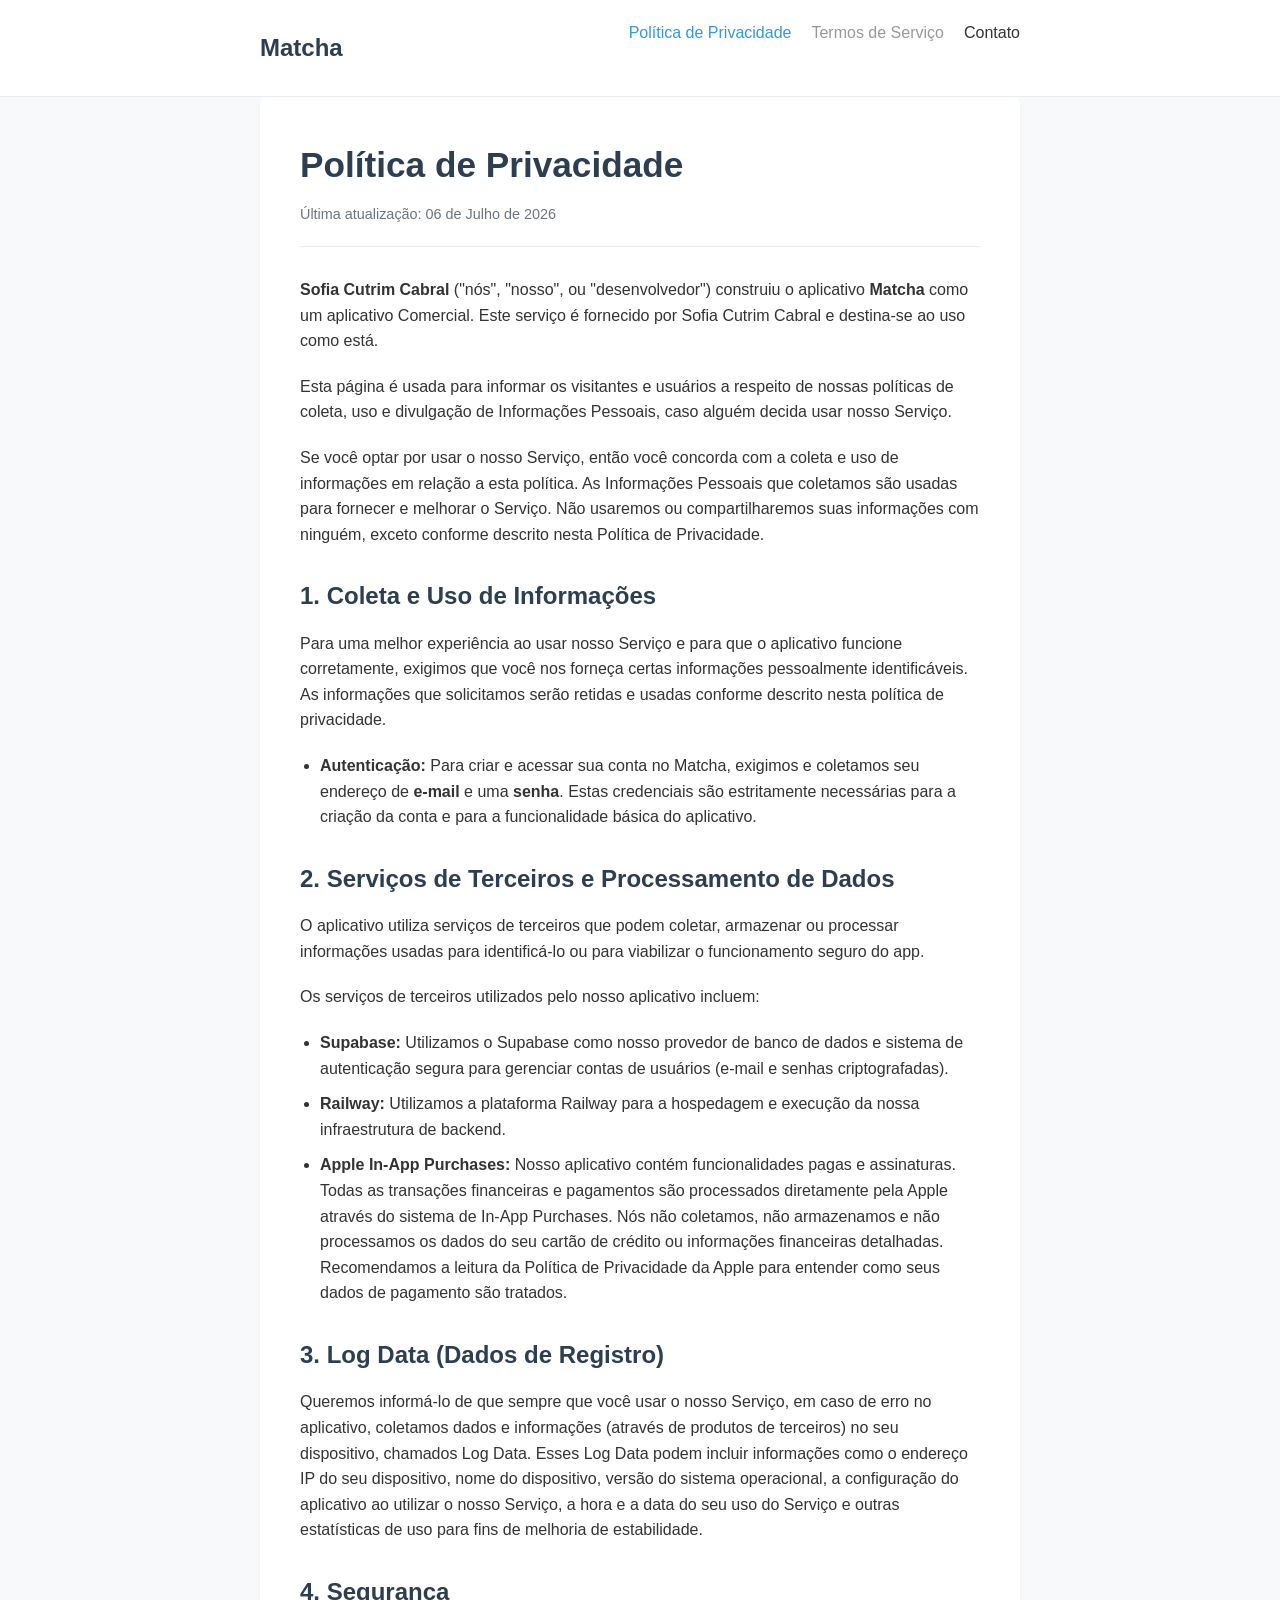
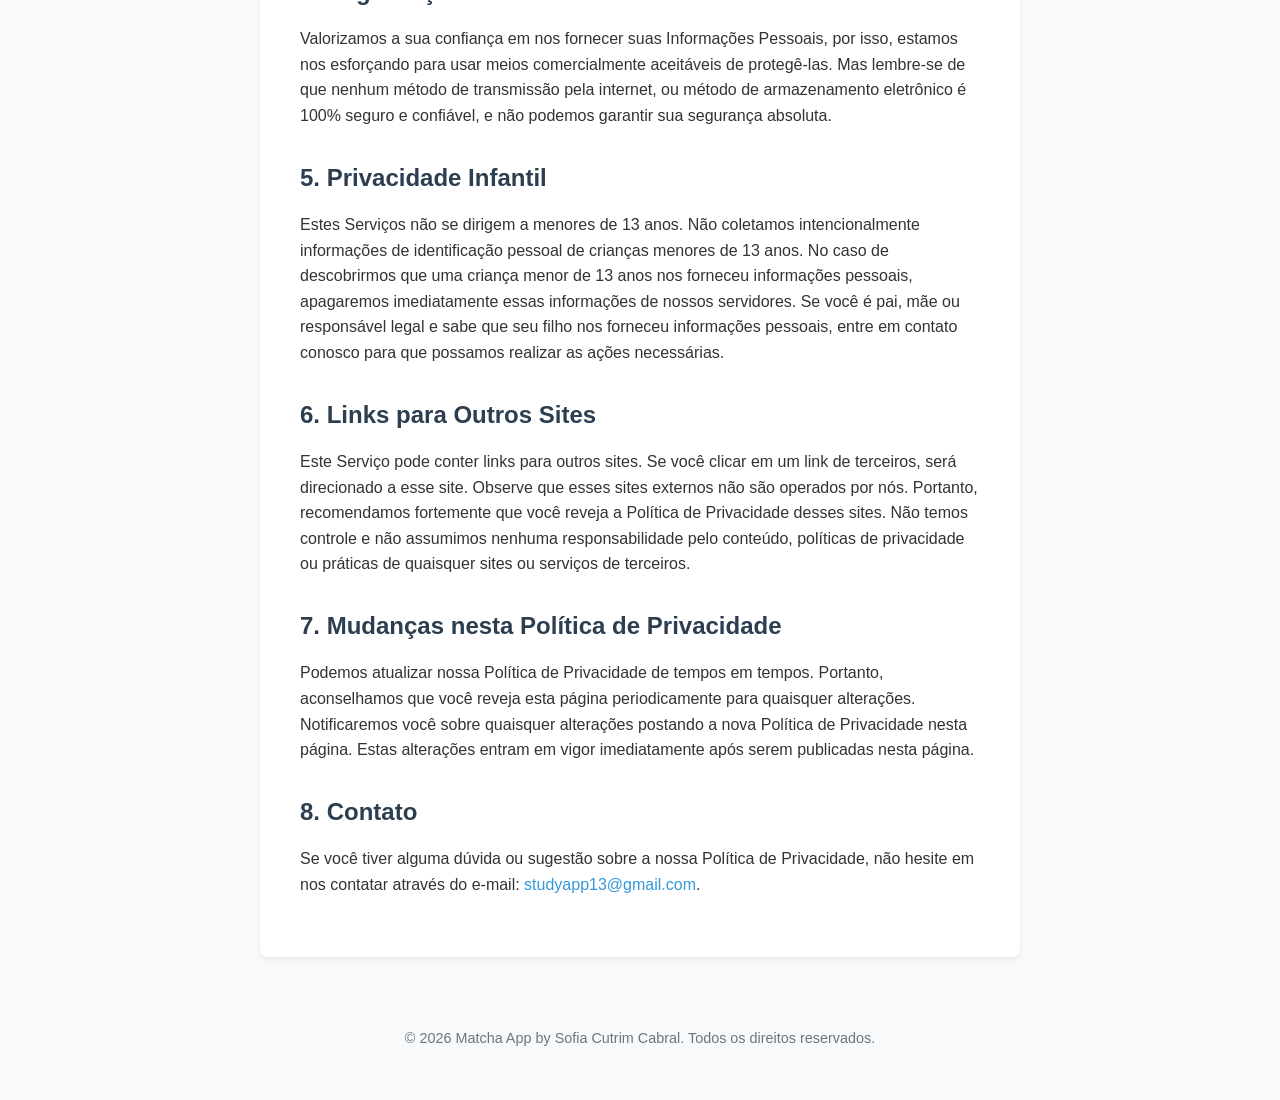
==== index.html @ dc4fa3c3 "init: create index.html and styles.css files for policies" ====
<!DOCTYPE html>
<html lang="pt-BR">
<head>
    <meta charset="UTF-8">
    <meta name="viewport" content="width=device-width, initial-scale=1.0">
    <meta name="description" content="Política de Privacidade do aplicativo Matcha.">
    <title>Política de Privacidade - Matcha</title>
    <link rel="stylesheet" href="styles.css">
</head>
<body>
    <header>
        <div class="container nav-content">
            <a href="#" class="logo">Matcha</a>
            <nav>
                <ul>
                    <li><a href="#" class="active">Política de Privacidade</a></li>
                    <li><a href="#" class="nav-disabled" title="Em breve">Termos de Serviço</a></li>
                    <li><a href="mailto:studyapp13@gmail.com">Contato</a></li>
                </ul>
            </nav>
        </div>
    </header>

    <main class="container">
        <article class="content-box">
            <h1>Política de Privacidade</h1>
            <p class="last-updated">Última atualização: 06 de Julho de 2026</p>

            <p><strong>Sofia Cutrim Cabral</strong> ("nós", "nosso", ou "desenvolvedor") construiu o aplicativo <strong>Matcha</strong> como um aplicativo Comercial. Este serviço é fornecido por Sofia Cutrim Cabral e destina-se ao uso como está.</p>

            <p>Esta página é usada para informar os visitantes e usuários a respeito de nossas políticas de coleta, uso e divulgação de Informações Pessoais, caso alguém decida usar nosso Serviço.</p>

            <p>Se você optar por usar o nosso Serviço, então você concorda com a coleta e uso de informações em relação a esta política. As Informações Pessoais que coletamos são usadas para fornecer e melhorar o Serviço. Não usaremos ou compartilharemos suas informações com ninguém, exceto conforme descrito nesta Política de Privacidade.</p>

            <h2>1. Coleta e Uso de Informações</h2>
            <p>Para uma melhor experiência ao usar nosso Serviço e para que o aplicativo funcione corretamente, exigimos que você nos forneça certas informações pessoalmente identificáveis. As informações que solicitamos serão retidas e usadas conforme descrito nesta política de privacidade.</p>
            <ul>
                <li><strong>Autenticação:</strong> Para criar e acessar sua conta no Matcha, exigimos e coletamos seu endereço de <strong>e-mail</strong> e uma <strong>senha</strong>. Estas credenciais são estritamente necessárias para a criação da conta e para a funcionalidade básica do aplicativo.</li>
            </ul>

            <h2>2. Serviços de Terceiros e Processamento de Dados</h2>
            <p>O aplicativo utiliza serviços de terceiros que podem coletar, armazenar ou processar informações usadas para identificá-lo ou para viabilizar o funcionamento seguro do app.</p>
            <p>Os serviços de terceiros utilizados pelo nosso aplicativo incluem:</p>
            <ul>
                <li><strong>Supabase:</strong> Utilizamos o Supabase como nosso provedor de banco de dados e sistema de autenticação segura para gerenciar contas de usuários (e-mail e senhas criptografadas).</li>
                <li><strong>Railway:</strong> Utilizamos a plataforma Railway para a hospedagem e execução da nossa infraestrutura de backend.</li>
                <li><strong>Apple In-App Purchases:</strong> Nosso aplicativo contém funcionalidades pagas e assinaturas. Todas as transações financeiras e pagamentos são processados diretamente pela Apple através do sistema de In-App Purchases. Nós não coletamos, não armazenamos e não processamos os dados do seu cartão de crédito ou informações financeiras detalhadas. Recomendamos a leitura da Política de Privacidade da Apple para entender como seus dados de pagamento são tratados.</li>
            </ul>

            <h2>3. Log Data (Dados de Registro)</h2>
            <p>Queremos informá-lo de que sempre que você usar o nosso Serviço, em caso de erro no aplicativo, coletamos dados e informações (através de produtos de terceiros) no seu dispositivo, chamados Log Data. Esses Log Data podem incluir informações como o endereço IP do seu dispositivo, nome do dispositivo, versão do sistema operacional, a configuração do aplicativo ao utilizar o nosso Serviço, a hora e a data do seu uso do Serviço e outras estatísticas de uso para fins de melhoria de estabilidade.</p>

            <h2>4. Segurança</h2>
            <p>Valorizamos a sua confiança em nos fornecer suas Informações Pessoais, por isso, estamos nos esforçando para usar meios comercialmente aceitáveis de protegê-las. Mas lembre-se de que nenhum método de transmissão pela internet, ou método de armazenamento eletrônico é 100% seguro e confiável, e não podemos garantir sua segurança absoluta.</p>

            <h2>5. Privacidade Infantil</h2>
            <p>Estes Serviços não se dirigem a menores de 13 anos. Não coletamos intencionalmente informações de identificação pessoal de crianças menores de 13 anos. No caso de descobrirmos que uma criança menor de 13 anos nos forneceu informações pessoais, apagaremos imediatamente essas informações de nossos servidores. Se você é pai, mãe ou responsável legal e sabe que seu filho nos forneceu informações pessoais, entre em contato conosco para que possamos realizar as ações necessárias.</p>

            <h2>6. Links para Outros Sites</h2>
            <p>Este Serviço pode conter links para outros sites. Se você clicar em um link de terceiros, será direcionado a esse site. Observe que esses sites externos não são operados por nós. Portanto, recomendamos fortemente que você reveja a Política de Privacidade desses sites. Não temos controle e não assumimos nenhuma responsabilidade pelo conteúdo, políticas de privacidade ou práticas de quaisquer sites ou serviços de terceiros.</p>

            <h2>7. Mudanças nesta Política de Privacidade</h2>
            <p>Podemos atualizar nossa Política de Privacidade de tempos em tempos. Portanto, aconselhamos que você reveja esta página periodicamente para quaisquer alterações. Notificaremos você sobre quaisquer alterações postando a nova Política de Privacidade nesta página. Estas alterações entram em vigor imediatamente após serem publicadas nesta página.</p>

            <h2>8. Contato</h2>
            <p>Se você tiver alguma dúvida ou sugestão sobre a nossa Política de Privacidade, não hesite em nos contatar através do e-mail: <a href="mailto:studyapp13@gmail.com">studyapp13@gmail.com</a>.</p>
        </article>
    </main>

    <footer>
        <div class="container">
            <p>&copy; 2026 Matcha App by Sofia Cutrim Cabral. Todos os direitos reservados.</p>
        </div>
    </footer>
</body>
</html>
---- styles.css ----
:root {
  --primary-color: #2c3e50;
  --text-color: #333333;
  --bg-color: #f8f9fa;
  --card-bg: #ffffff;
  --link-color: #3498db;
  --link-hover: #2980b9;
  --border-color: #e9ecef;
}

* {
  box-sizing: border-box;
  margin: 0;
  padding: 0;
}

body {
  font-family: -apple-system, BlinkMacSystemFont, "Segoe UI", Roboto, Helvetica, Arial, sans-serif;
  line-height: 1.6;
  color: var(--text-color);
  background-color: var(--bg-color);
}

.container {
  max-width: 800px;
  margin: 0 auto;
  padding: 0 20px;
}

header {
  background-color: var(--card-bg);
  border-bottom: 1px solid var(--border-color);
  padding: 20px 0;
  position: sticky;
  top: 0;
  z-index: 100;
}

.nav-content {
  display: flex;
  justify-content: space-between;
  align-items: center;
}

.logo {
  font-size: 1.5rem;
  font-weight: bold;
  color: var(--primary-color);
  text-decoration: none;
}

nav ul {
  list-style: none;
  display: flex;
  gap: 20px;
}

nav a {
  text-decoration: none;
  color: var(--text-color);
  font-weight: 500;
  transition: color 0.2s ease;
}

nav a:hover, nav a.active {
  color: var(--link-color);
}

.nav-disabled {
  color: #999;
  cursor: not-allowed;
  pointer-events: none;
}

main {
  padding: 40px 0;
}

.content-box {
  background-color: var(--card-bg);
  padding: 40px;
  border-radius: 8px;
  box-shadow: 0 4px 6px rgba(0,0,0,0.05);
}

h1 {
  color: var(--primary-color);
  margin-bottom: 10px;
  font-size: 2.2rem;
}

.last-updated {
  color: #6c757d;
  font-size: 0.9rem;
  margin-bottom: 30px;
  border-bottom: 1px solid var(--border-color);
  padding-bottom: 20px;
}

h2 {
  color: var(--primary-color);
  margin-top: 30px;
  margin-bottom: 15px;
  font-size: 1.5rem;
}

p, ul {
  margin-bottom: 20px;
}

ul {
  padding-left: 20px;
}

li {
  margin-bottom: 10px;
}

a {
  color: var(--link-color);
  text-decoration: none;
}

a:hover {
  text-decoration: underline;
  color: var(--link-hover);
}

footer {
  text-align: center;
  padding: 30px 0;
  color: #6c757d;
  font-size: 0.9rem;
  margin-top: 40px;
}

@media (max-width: 600px) {
  .content-box {
    padding: 20px;
  }
  
  h1 {
    font-size: 1.8rem;
  }
  
  nav ul {
    gap: 10px;
    font-size: 0.9rem;
  }
}
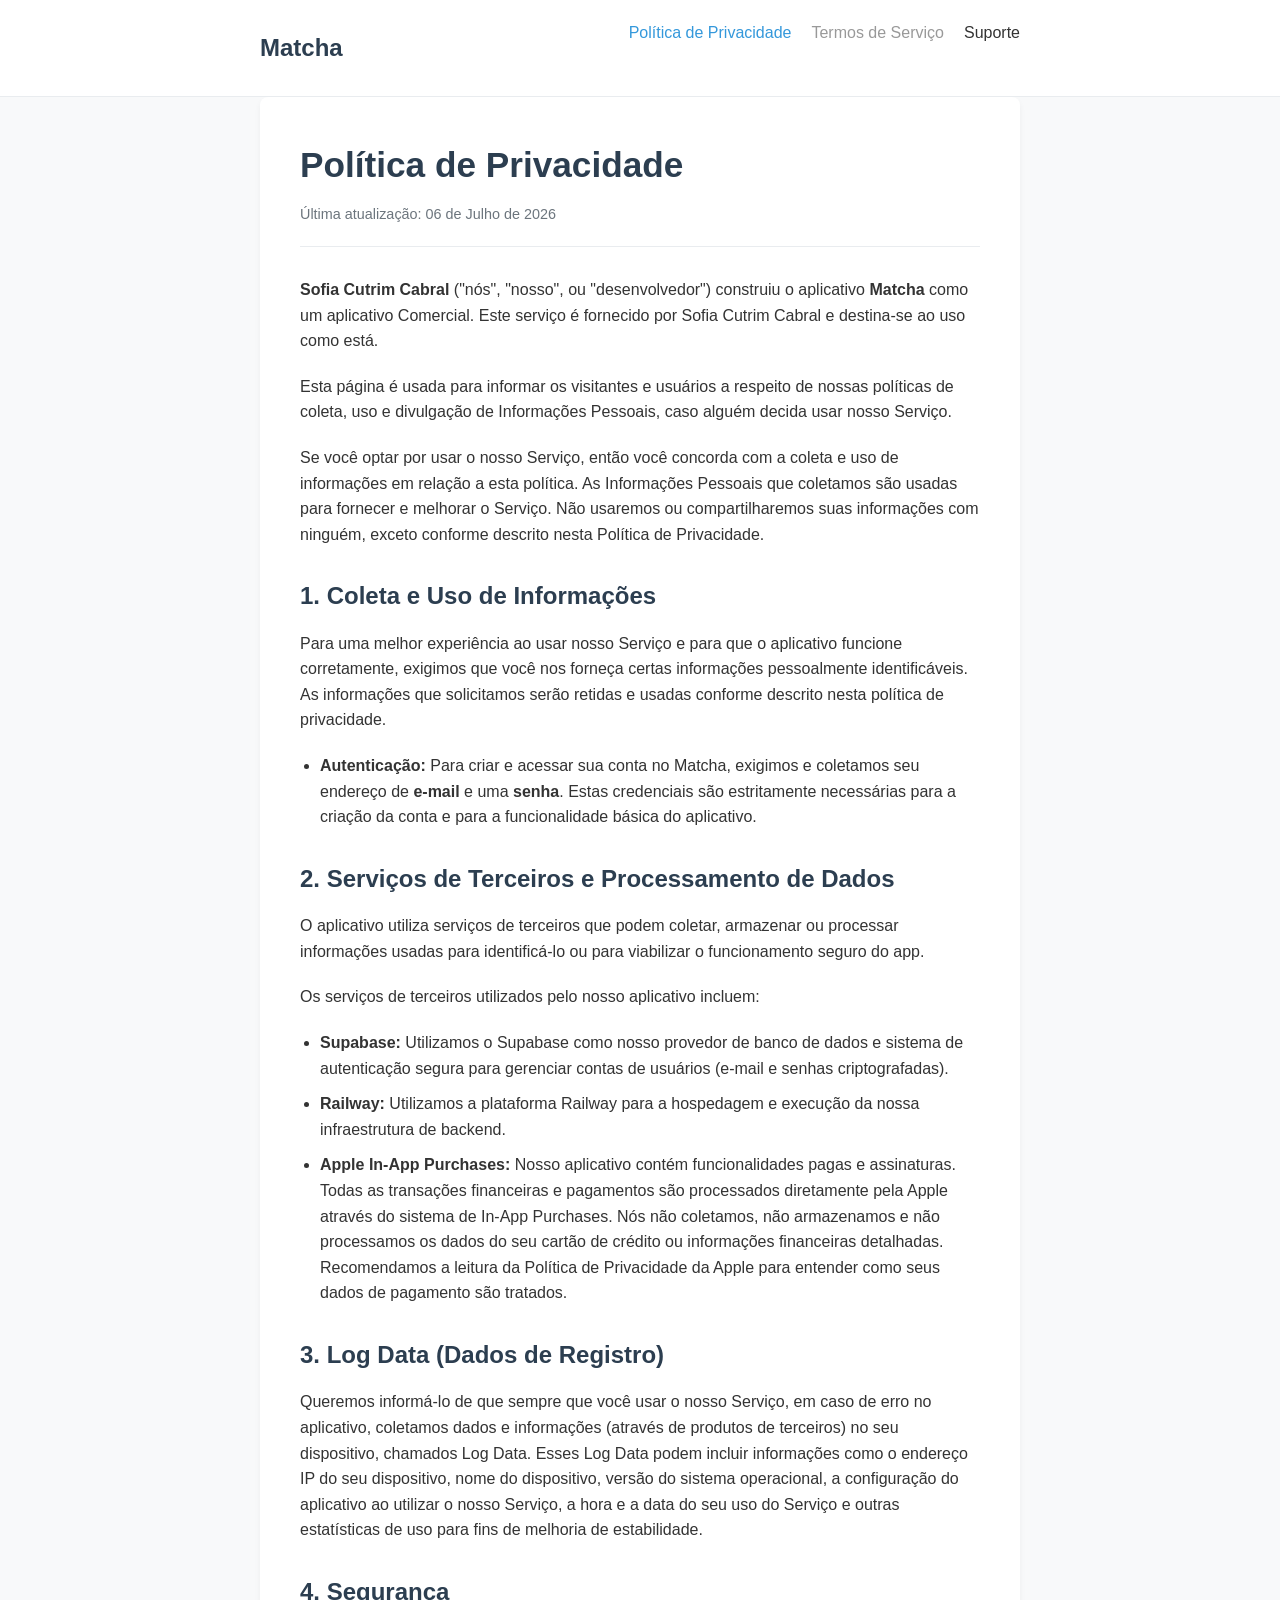
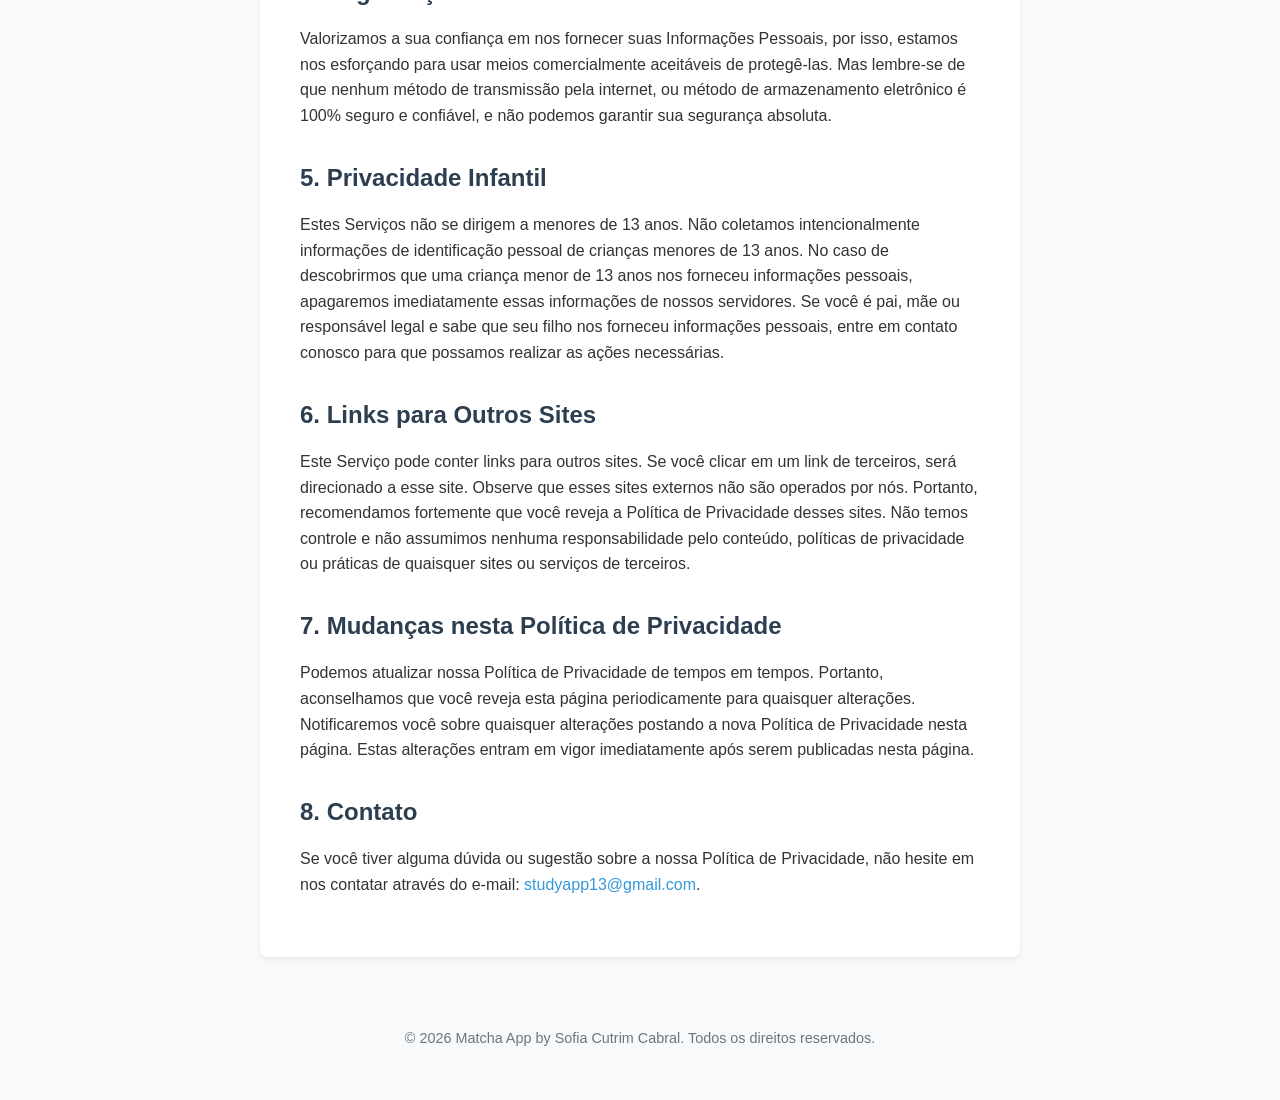
==== commit 817b1ff5: "feat: Adiciona pagina de suporte" ====
--- a/index.html
+++ b/index.html
@@ -10,12 +10,12 @@
 <body>
     <header>
         <div class="container nav-content">
-            <a href="#" class="logo">Matcha</a>
+            <a href="index.html" class="logo">Matcha</a>
             <nav>
                 <ul>
-                    <li><a href="#" class="active">Política de Privacidade</a></li>
+                    <li><a href="index.html" class="active">Política de Privacidade</a></li>
                     <li><a href="#" class="nav-disabled" title="Em breve">Termos de Serviço</a></li>
-                    <li><a href="mailto:studyapp13@gmail.com">Contato</a></li>
+                    <li><a href="support.html">Suporte</a></li>
                 </ul>
             </nav>
         </div>
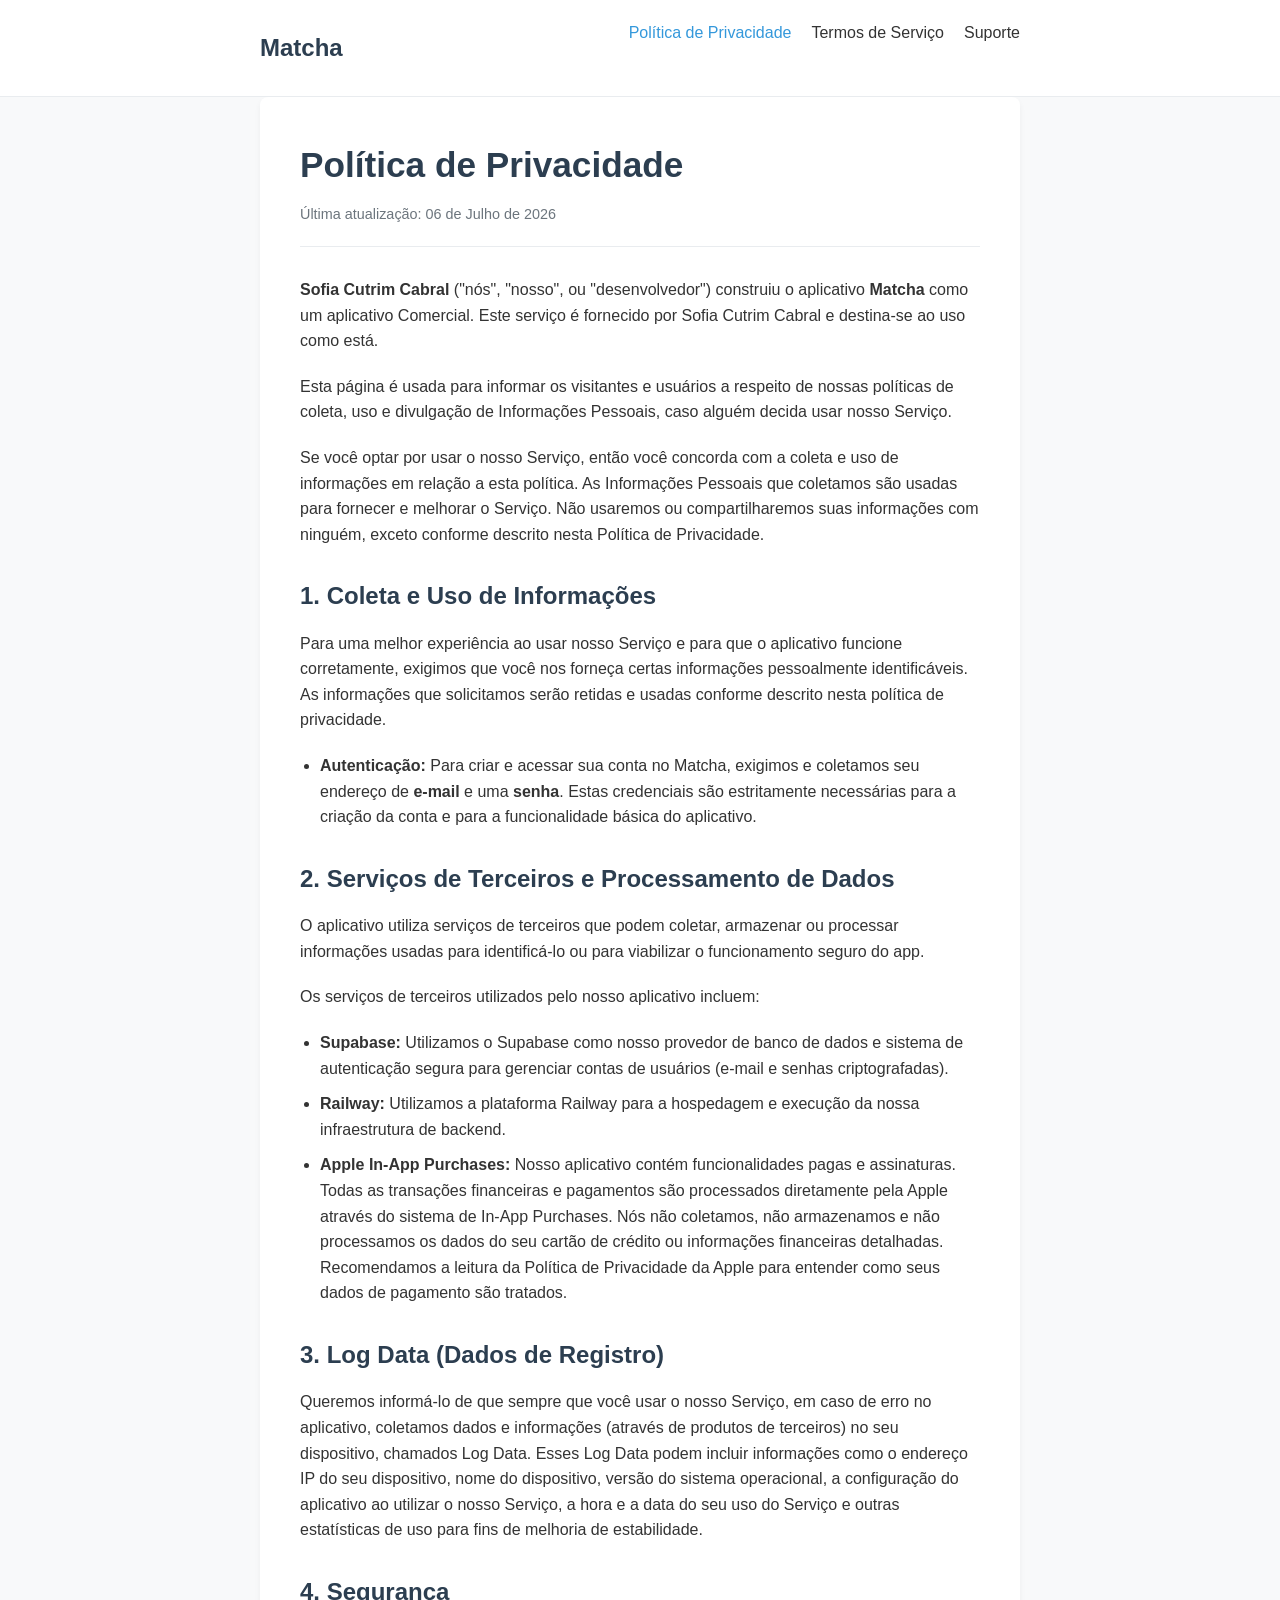
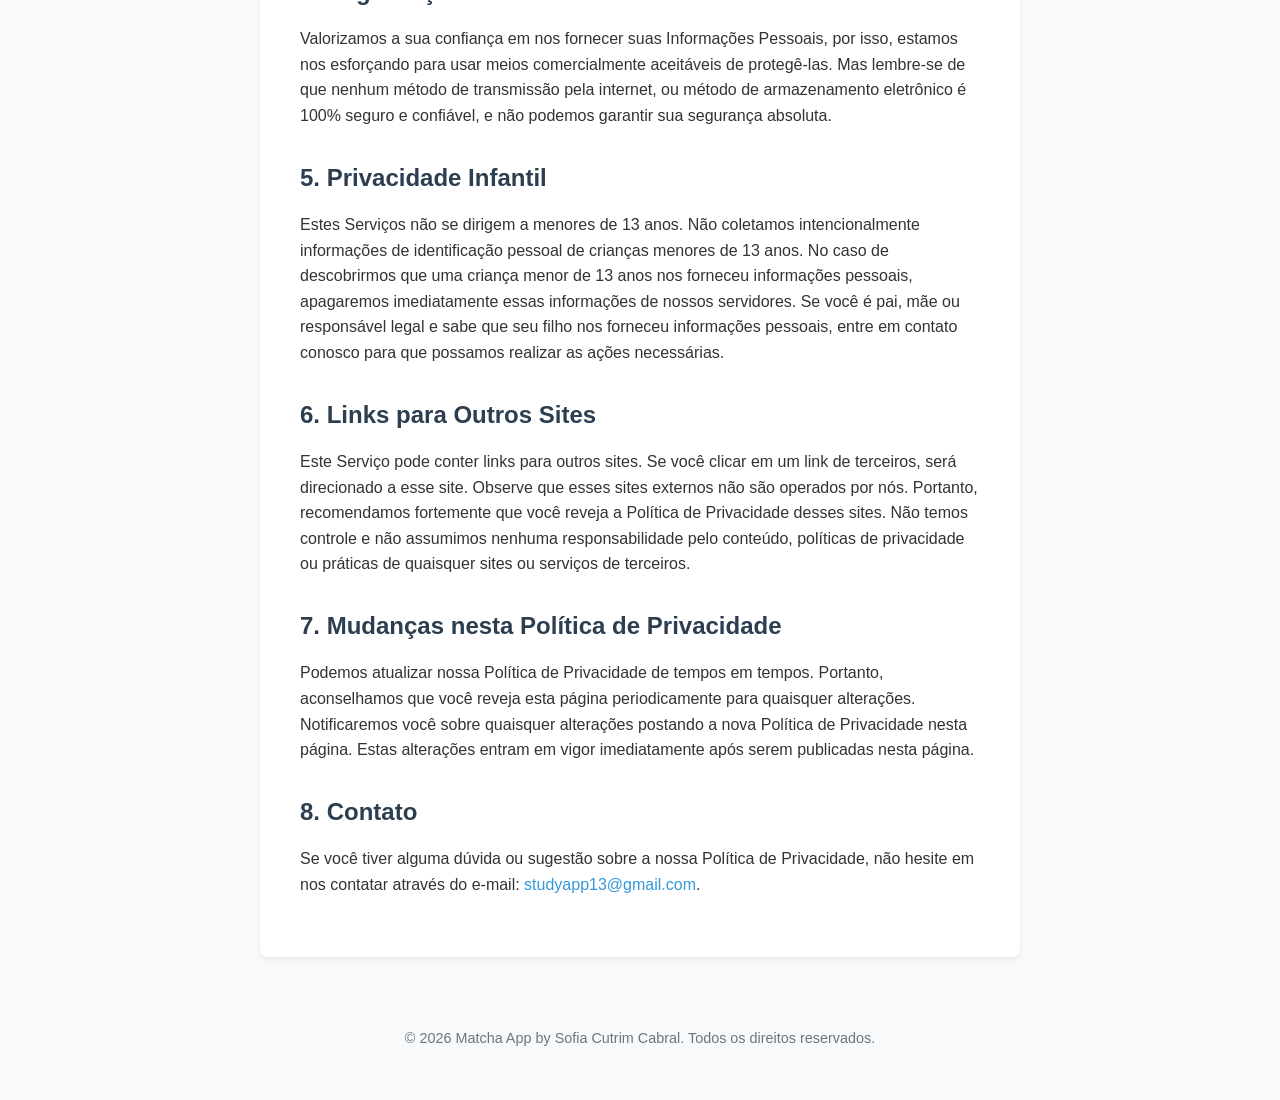
==== commit f5e7b4aa: "feat: Adiciona pagina de termos de servico" ====
--- a/index.html
+++ b/index.html
@@ -14,7 +14,7 @@
             <nav>
                 <ul>
                     <li><a href="index.html" class="active">Política de Privacidade</a></li>
-                    <li><a href="#" class="nav-disabled" title="Em breve">Termos de Serviço</a></li>
+                    <li><a href="terms.html">Termos de Serviço</a></li>
                     <li><a href="support.html">Suporte</a></li>
                 </ul>
             </nav>
